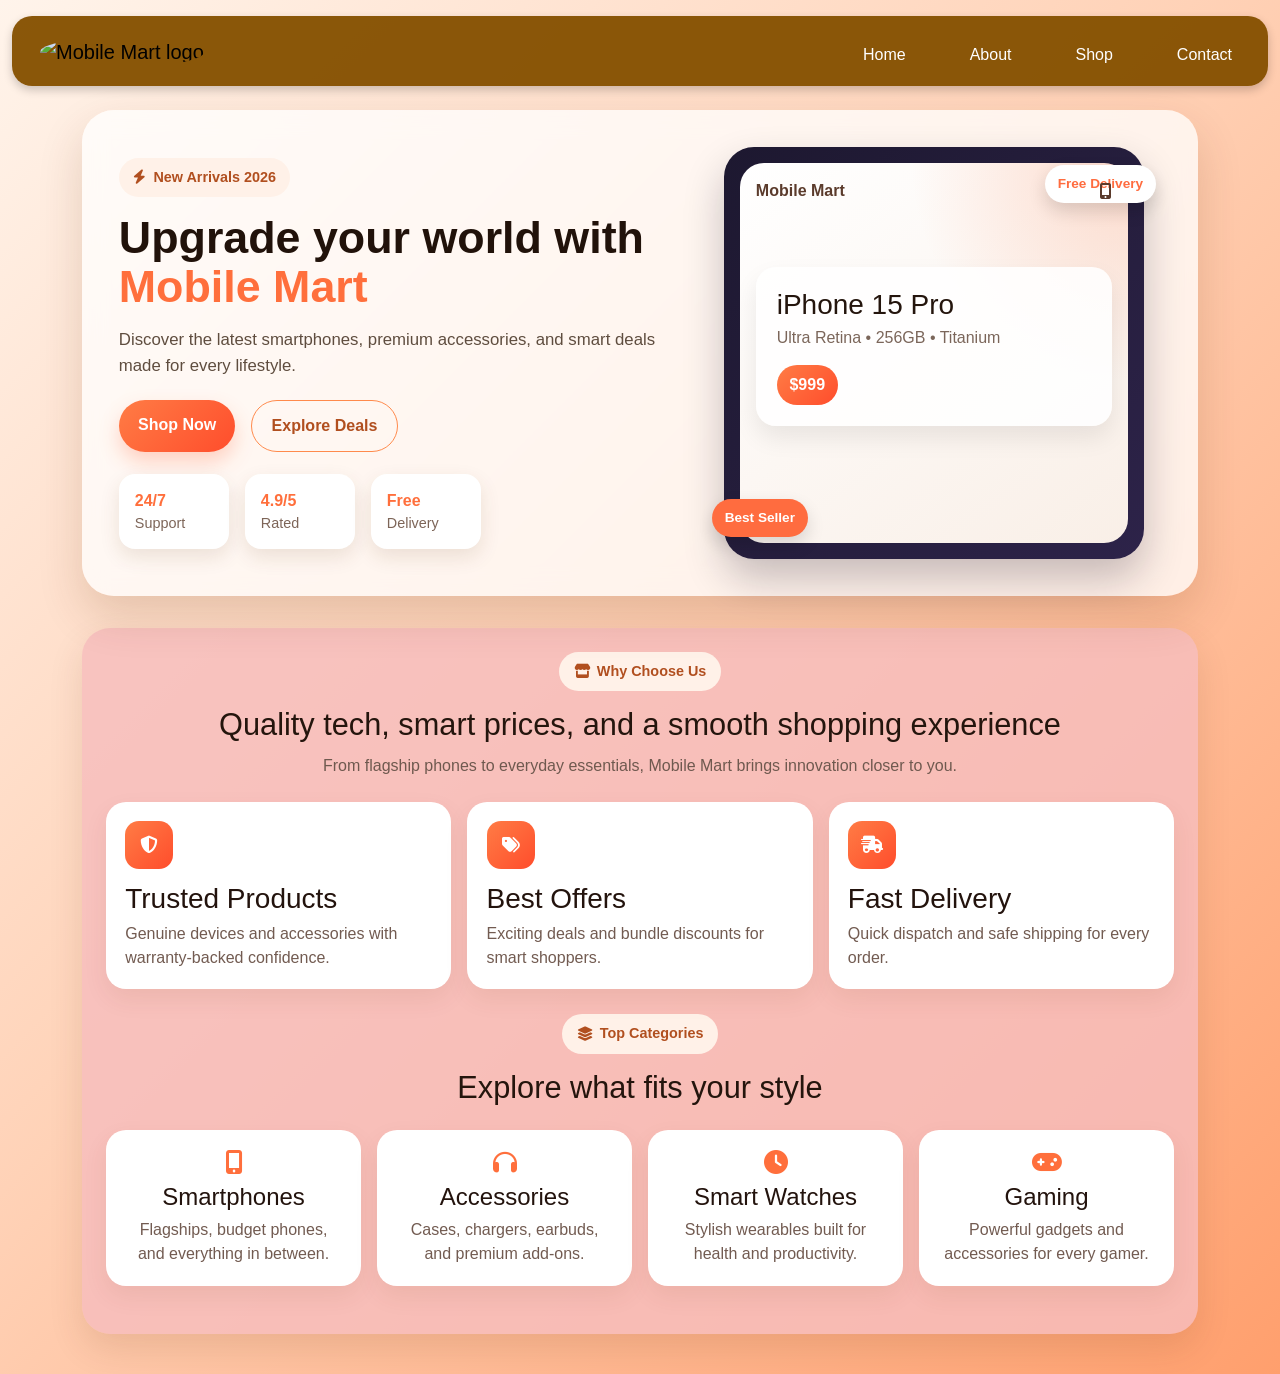
==== Mobile Mart/index.html @ 7d29f7bd "mobilemart" ====
<!DOCTYPE html>
<html lang="en">

<head>
    <meta charset="UTF-8">
    <meta name="viewport" content="width=device-width, initial-scale=1.0">
    <title>Elite-Furniture</title>
    <link rel="icon"
        href="https://encrypted-tbn0.gstatic.com/images?q=tbn:ANd9GcTpWxde3kkoS14Zn7bERnsg-HDX9pimuZ-XIR73BY_NqA&s=10"
        type="image/x-icon">
    <link href="https://cdn.jsdelivr.net/npm/bootstrap@5.3.8/dist/css/bootstrap.min.css" rel="stylesheet"
        integrity="sha384-sRIl4kxILFvY47J16cr9ZwB07vP4J8+LH7qKQnuqkuIAvNWLzeN8tE5YBujZqJLB" crossorigin="anonymous">
    <link rel="stylesheet" href="https://cdnjs.cloudflare.com/ajax/libs/animate.css/4.1.1/animate.min.css" />
    <link rel="stylesheet" href="https://cdnjs.cloudflare.com/ajax/libs/font-awesome/6.5.1/css/all.min.css">
    <link rel="stylesheet" href="https://cdnjs.cloudflare.com/ajax/libs/animate.css/4.1.1/animate.min.css" />
    <link rel="stylesheet" href="https://cdn.jsdelivr.net/npm/bootstrap-icons@1.11.3/font/bootstrap-icons.min.css">
    <link rel="stylesheet" href="style.css">
</head>

<body>
    <div class="container-fluid">
        <nav class="navbar navbar-expand-lg navUl navnav mt-3">
            <div class="container-fluid">
                <a class="navbar-brand" href="#">
                    <img src="https://encrypted-tbn0.gstatic.com/images?q=tbn:ANd9GcQvdeNZsaSQ9Gd2bCmT0DjNJEwc0YEjl1L0Ge3cE34whQ&s=10"
                        class="logo-1" alt="Mobile Mart logo">
                </a>
                <button class="navbar-toggler" type="button" data-bs-toggle="collapse"
                    data-bs-target="#navbarSupportedContent" aria-controls="navbarSupportedContent"
                    aria-expanded="false" aria-label="Toggle navigation">
                    <span class="navbar-toggler-icon"></span>
                </button>
                <div class="collapse navbar-collapse mt-2" id="navbarSupportedContent">
                    <ul class="navbar-nav navlist ms-auto mb-lg-0 gap-5">
                        <li class="nav-item">
                            <a class="nav-link blog" href="index.html">Home</a>
                        </li>
                        <li class="nav-item">
                            <a class="nav-link" href="about.html">About</a>
                        </li>
                        <li class="nav-item">
                            <a class="nav-link" href="shop.html">Shop</a>
                        </li>
                        <li class="nav-item">
                            <a class="nav-link" href="contact.html">Contact</a>
                        </li>
                    </ul>
                </div>
            </div>
        </nav>
        <div class="container">
            <main class="hero-section">
                <div class="hero-content animate__animated animate__fadeInLeft">
                    <span class="hero-badge"><i class="fa-solid fa-bolt"></i> New Arrivals 2026</span>
                    <h1>Upgrade your world with <span>Mobile Mart</span></h1>
                    <p>Discover the latest smartphones, premium accessories, and smart deals made for every lifestyle.
                    </p>

                    <div class="hero-actions">
                        <a href="#" class="btn btn-primary">Shop Now</a>
                        <a href="#" class="btn btn-outline">Explore Deals</a>
                    </div>

                    <div class="hero-stats">
                        <div class="stat-card">
                            <strong>24/7</strong>
                            <span>Support</span>
                        </div>
                        <div class="stat-card">
                            <strong>4.9/5</strong>
                            <span>Rated</span>
                        </div>
                        <div class="stat-card">
                            <strong>Free</strong>
                            <span>Delivery</span>
                        </div>
                    </div>
                </div>

                <div class="hero-visual animate__animated animate__fadeInRight">
                    <div class="phone-card">
                        <div class="phone-screen">
                            <div class="screen-glow"></div>
                            <div class="phone-top">
                                <span>Mobile Mart</span>
                                <i class="fa-solid fa-mobile-screen-button"></i>
                            </div>
                            <div class="phone-body">
                                <h3>iPhone 15 Pro</h3>
                                <p>Ultra Retina • 256GB • Titanium</p>
                                <div class="price-tag">$999</div>
                            </div>
                        </div>
                        <div class="floating-badge">Free Delivery</div>
                        <div class="floating-chip">Best Seller</div>
                    </div>
                </div>
            </main>

            <section class="about-section">
                <div class="section-heading">
                    <span class="hero-badge"><i class="fa-solid fa-store"></i> Why Choose Us</span>
                    <h2>Quality tech, smart prices, and a smooth shopping experience</h2>
                    <p>From flagship phones to everyday essentials, Mobile Mart brings innovation closer to you.</p>
                </div>

                <div class="about-grid">
                    <div class="about-card">
                        <div class="icon-wrap"><i class="fa-solid fa-shield-halved"></i></div>
                        <h3>Trusted Products</h3>
                        <p>Genuine devices and accessories with warranty-backed confidence.</p>
                    </div>
                    <div class="about-card">
                        <div class="icon-wrap"><i class="fa-solid fa-tags"></i></div>
                        <h3>Best Offers</h3>
                        <p>Exciting deals and bundle discounts for smart shoppers.</p>
                    </div>
                    <div class="about-card">
                        <div class="icon-wrap"><i class="fa-solid fa-truck-fast"></i></div>
                        <h3>Fast Delivery</h3>
                        <p>Quick dispatch and safe shipping for every order.</p>
                    </div>
                </div>

                <div class="categories-section my-4">
                    <div class="section-heading">
                        <span class="hero-badge"><i class="fa-solid fa-layer-group"></i> Top Categories</span>
                        <h2>Explore what fits your style</h2>
                    </div>

                    <div class="category-grid">
                        <div class="category-card">
                            <i class="fa-solid fa-mobile-screen-button"></i>
                            <h4>Smartphones</h4>
                            <p>Flagships, budget phones, and everything in between.</p>
                        </div>
                        <div class="category-card">
                            <i class="fa-solid fa-headphones"></i>
                            <h4>Accessories</h4>
                            <p>Cases, chargers, earbuds, and premium add-ons.</p>
                        </div>
                        <div class="category-card">
                            <i class="fa-solid fa-clock"></i>
                            <h4>Smart Watches</h4>
                            <p>Stylish wearables built for health and productivity.</p>
                        </div>
                        <div class="category-card">
                            <i class="fa-solid fa-gamepad"></i>
                            <h4>Gaming</h4>
                            <p>Powerful gadgets and accessories for every gamer.</p>
                        </div>
                    </div>
                </div>
            </section>
        </div>
    </div>
</body>

</html>
---- Mobile Mart/style.css ----
* {
    margin: 0;
    padding: 0;
    box-sizing: border-box;
    font-family: 'Poppins', sans-serif;
}

html {
    scroll-behavior: smooth;
}

body {
    background: linear-gradient(135deg, #fff4eb 0%, #ffd2b7 45%, #ff9f6d 100%);
    color: #2f1d12;
    min-height: 100vh;
    margin: 0;
    overflow-x: hidden;
    font-family: Arial, Helvetica, sans-serif;
    padding-bottom: 40px;
}

.navbar {
    background: rgba(134, 81, 1, 0.96);
    border-radius: 20px;
    box-shadow: 0 4px 10px rgba(0, 0, 0, 0.2);
    position: sticky;
    top: 0;
    z-index: 999;
    padding: 0.7rem 1rem;
}

.nav-link {
    color: #ffffff;
    transition: color 0.3s ease, transform 0.3s ease;
}

.nav-link:hover {
    cursor: pointer;
    color: #ffe0c8;
    transform: translateY(-2px);
}

.logo-1 {
    width: 70px;
    height: 70px;
    border-radius: 50%;
}

.hero-section {
    display: grid;
    grid-template-columns: 1.1fr 0.9fr;
    gap: 2rem;
    align-items: center;
    padding: 2.3rem;
    margin-top: 1.5rem;
    background: rgba(255, 255, 255, 0.75);
    backdrop-filter: blur(12px);
    border-radius: 32px;
    box-shadow: 0 20px 45px rgba(92, 43, 7, 0.16);
}

.hero-content h1 {
    font-size: clamp(2rem, 3.5vw, 3.5rem);
    font-weight: 800;
    line-height: 1.1;
    margin-bottom: 1rem;
    color: #21120a;
}

.hero-content h1 span {
    color: #ff6f3c;
}

.hero-content p {
    font-size: 1.05rem;
    color: #5f4d3f;
    max-width: 560px;
    margin-bottom: 1.4rem;
}

.hero-badge {
    display: inline-flex;
    align-items: center;
    gap: 0.45rem;
    padding: 0.55rem 0.9rem;
    background: #fff1e8;
    color: #b14f1f;
    border-radius: 999px;
    font-weight: 600;
    font-size: 0.9rem;
    margin-bottom: 1rem;
}

.hero-actions {
    display: flex;
    gap: 1rem;
    flex-wrap: wrap;
    margin-bottom: 1.4rem;
}

.hero-actions .btn {
    padding: 0.8rem 1.2rem;
    border-radius: 999px;
    font-weight: 600;
    transition: transform 0.3s ease, box-shadow 0.3s ease, background 0.3s ease;
}

.hero-actions .btn:hover {
    transform: translateY(-3px);
}

.hero-actions .btn-primary {
    background: linear-gradient(135deg, #ff7c45, #ff4d2c);
    border: none;
    color: white;
    box-shadow: 0 10px 20px rgba(255, 93, 44, 0.25);
}

.hero-actions .btn-outline {
    border: 1px solid #ff8a4c;
    color: #b14f1f;
    background: transparent;
}

.hero-actions .btn-outline:hover {
    background: rgba(255, 138, 76, 0.15);
}

.hero-stats {
    display: flex;
    gap: 1rem;
    flex-wrap: wrap;
}

.stat-card {
    min-width: 110px;
    padding: 0.9rem 1rem;
    background: white;
    border-radius: 16px;
    box-shadow: 0 8px 20px rgba(97, 54, 15, 0.12);
    display: flex;
    flex-direction: column;
    transition: transform 0.3s ease, box-shadow 0.3s ease;
}

.stat-card:hover {
    transform: translateY(-3px);
    box-shadow: 0 10px 24px rgba(97, 54, 15, 0.2);
}

.stat-card strong {
    color: #ff6f3c;
    font-size: 1rem;
}

.stat-card span {
    color: #7d6558;
    font-size: 0.9rem;
}

.hero-visual {
    display: flex;
    justify-content: center;
}

.phone-card {
    position: relative;
    width: min(100%, 420px);
    background: linear-gradient(135deg, #1d1830, #2d2349);
    padding: 1rem;
    border-radius: 30px;
    box-shadow: 0 20px 40px rgba(19, 12, 33, 0.24);
    transition: transform 0.35s ease, box-shadow 0.35s ease;
}

.phone-card:hover {
    transform: translateY(-8px) rotate(-1deg);
    box-shadow: 0 25px 50px rgba(19, 12, 33, 0.3);
}

.phone-screen {
    position: relative;
    background: linear-gradient(145deg, #ffffff, #f9efe7);
    border-radius: 24px;
    padding: 1rem;
    min-height: 380px;
    overflow: hidden;
}

.screen-glow {
    position: absolute;
    inset: 0;
    background: radial-gradient(circle at top right, rgba(255, 121, 72, 0.24), transparent 40%);
}

.phone-top {
    position: relative;
    z-index: 1;
    display: flex;
    justify-content: space-between;
    align-items: center;
    color: #5b3b2c;
    font-weight: 700;
}

.phone-body {
    position: relative;
    z-index: 1;
    margin-top: 4rem;
    padding: 1.3rem;
    background: rgba(255, 255, 255, 0.88);
    border-radius: 20px;
    box-shadow: 0 12px 24px rgba(0, 0, 0, 0.08);
}

.phone-body h3 {
    color: #24150d;
    margin-bottom: 0.3rem;
}

.phone-body p {
    color: #7b665a;
    margin-bottom: 0.9rem;
}

.price-tag {
    display: inline-block;
    padding: 0.5rem 0.8rem;
    background: linear-gradient(135deg, #ff7c45, #ff4d2c);
    color: white;
    border-radius: 999px;
    font-weight: 700;
}

.floating-badge,
.floating-chip {
    position: absolute;
    padding: 0.55rem 0.8rem;
    border-radius: 999px;
    font-size: 0.85rem;
    font-weight: 700;
    box-shadow: 0 8px 18px rgba(0, 0, 0, 0.14);
}

.floating-badge {
    top: 18px;
    right: -12px;
    background: white;
    color: #ff6c3f;
    animation: float 2.4s ease-in-out infinite;
}

.floating-chip {
    bottom: 22px;
    left: -12px;
    background: #ff6c3f;
    color: white;
}

@keyframes float {
    0%, 100% {
        transform: translateY(0);
    }
    50% {
        transform: translateY(-6px);
    }
}

.about-section {
    margin-top: 2rem;
    padding: 1.5rem;
    background: rgba(247, 190, 190, 0.82);
    border-radius: 28px;
    box-shadow: 0 15px 35px rgba(92, 43, 7, 0.12);
}

.section-heading {
    text-align: center;
    margin-bottom: 1.5rem;
}

.section-heading h2 {
    font-size: clamp(1.5rem, 2.4vw, 2rem);
    color: #24150d;
    margin-bottom: 0.6rem;
}

.section-heading p {
    color: #6f594f;
    max-width: 700px;
    margin: 0 auto;
}

.about-grid {
    display: grid;
    grid-template-columns: repeat(3, 1fr);
    gap: 1rem;
    margin-bottom: 1.6rem;
}

.about-card,
.category-card {
    background: white;
    border-radius: 20px;
    padding: 1.2rem;
    box-shadow: 0 10px 24px rgba(97, 54, 15, 0.08);
    transition: transform 0.3s ease, box-shadow 0.3s ease;
    animation: fadeUp 0.8s ease both;
}

.about-card:hover,
.category-card:hover {
    transform: translateY(-8px);
    box-shadow: 0 16px 28px rgba(97, 54, 15, 0.16);
}

.icon-wrap {
    width: 48px;
    height: 48px;
    border-radius: 14px;
    display: grid;
    place-items: center;
    background: linear-gradient(135deg, #ff7c45, #ff4d2c);
    color: white;
    margin-bottom: 0.8rem;
    font-size: 1.1rem;
}

.about-card h3,
.category-card h4 {
    color: #23130d;
    margin-bottom: 0.4rem;
}

.about-card p,
.category-card p {
    color: #725b51;
    margin-bottom: 0;
}

.category-grid {
    display: grid;
    grid-template-columns: repeat(4, 1fr);
    gap: 1rem;
}

.category-card {
    text-align: center;
}

.category-card i {
    font-size: 1.5rem;
    color: #ff6f3c;
    margin-bottom: 0.6rem;
}

@keyframes fadeUp {
    from {
        opacity: 0;
        transform: translateY(20px);
    }
    to {
        opacity: 1;
        transform: translateY(0);
    }
}

@media (max-width: 992px) {
    .hero-section {
        grid-template-columns: 1fr;
        padding: 1.4rem;
    }

    .hero-content {
        text-align: center;
    }

    .hero-actions {
        justify-content: center;
    }

    .hero-stats {
        justify-content: center;
    }

    .about-grid {
        grid-template-columns: 1fr;
    }

    .category-grid {
        grid-template-columns: repeat(2, 1fr);
    }
}

@media (max-width: 576px) {
    .container-fluid {
        padding: 0 12px 20px;
    }

    .hero-section {
        padding: 1rem;
        border-radius: 20px;
    }

    .hero-actions {
        flex-direction: column;
    }

    .hero-actions .btn {
        width: 100%;
    }

    .phone-screen {
        min-height: 300px;
    }

    .about-section {
        padding: 1rem;
        border-radius: 20px;
    }

    .category-grid {
        grid-template-columns: 1fr;
    }
}
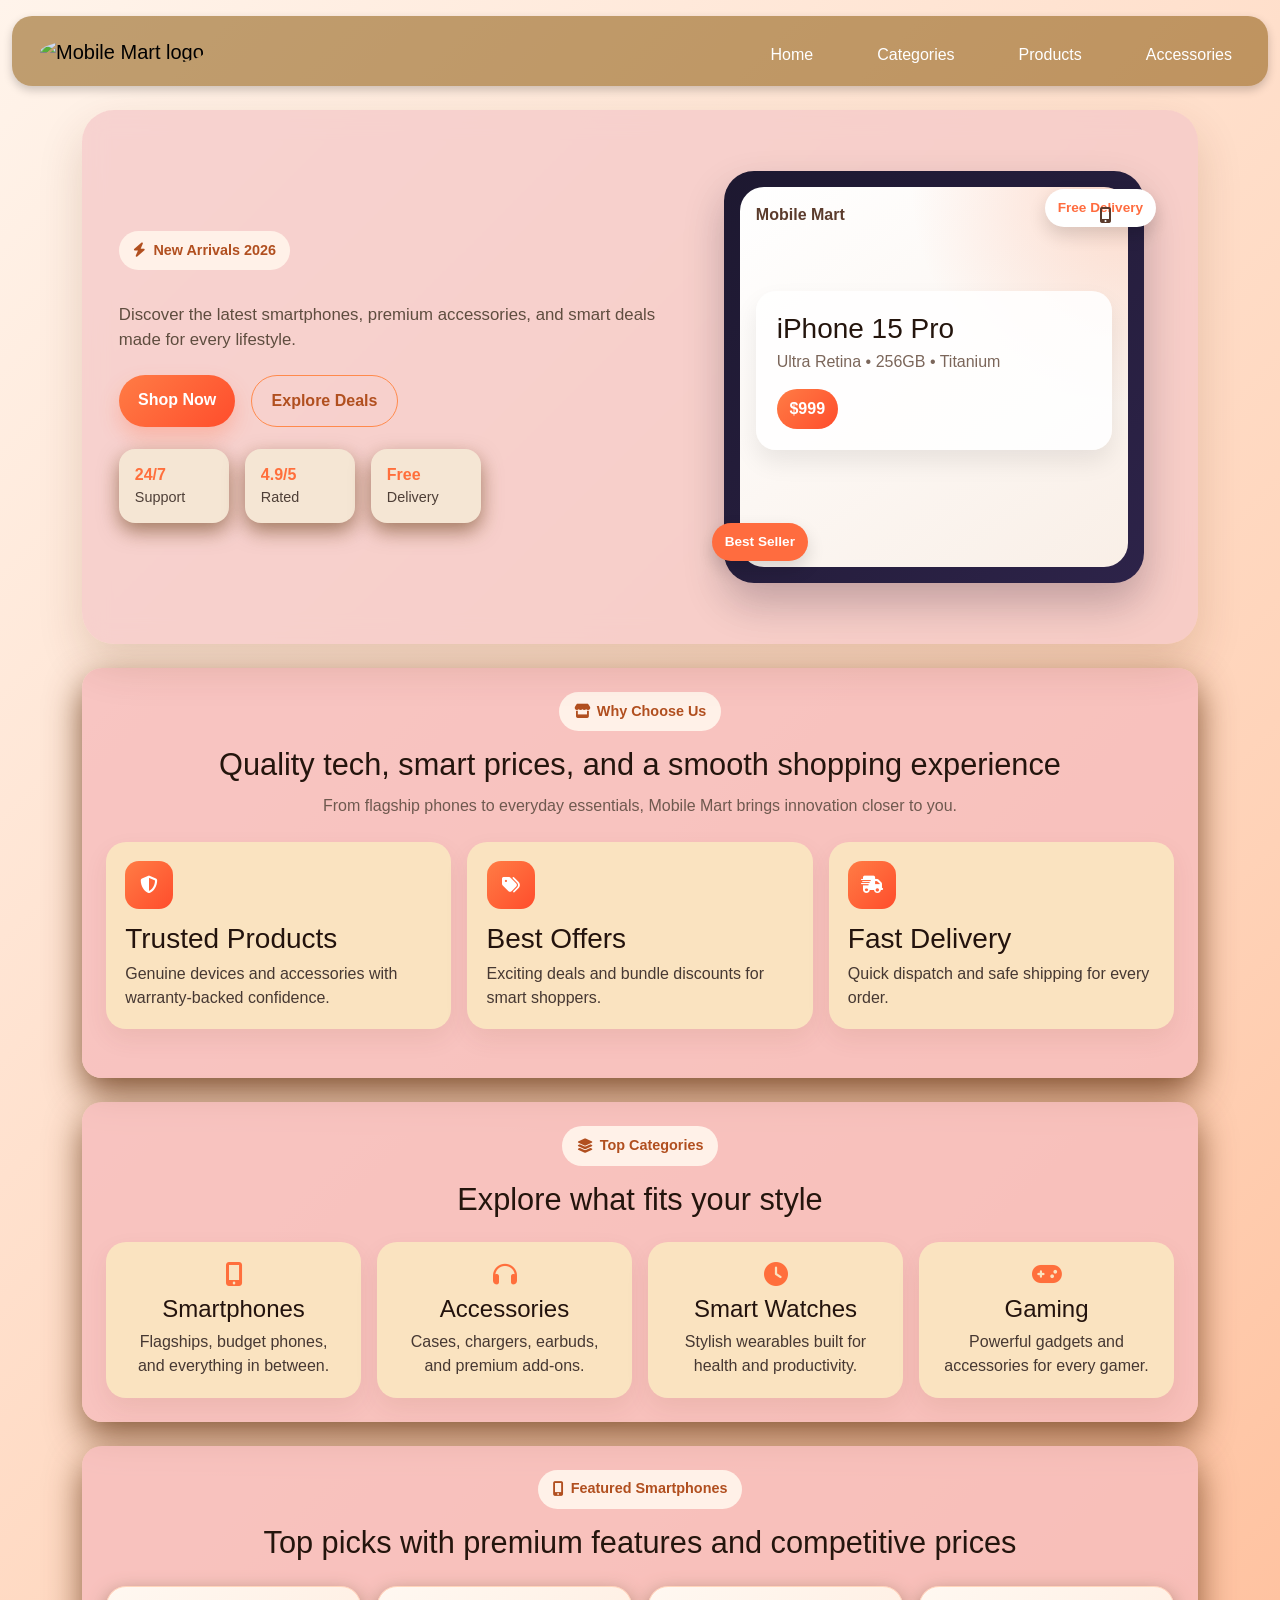
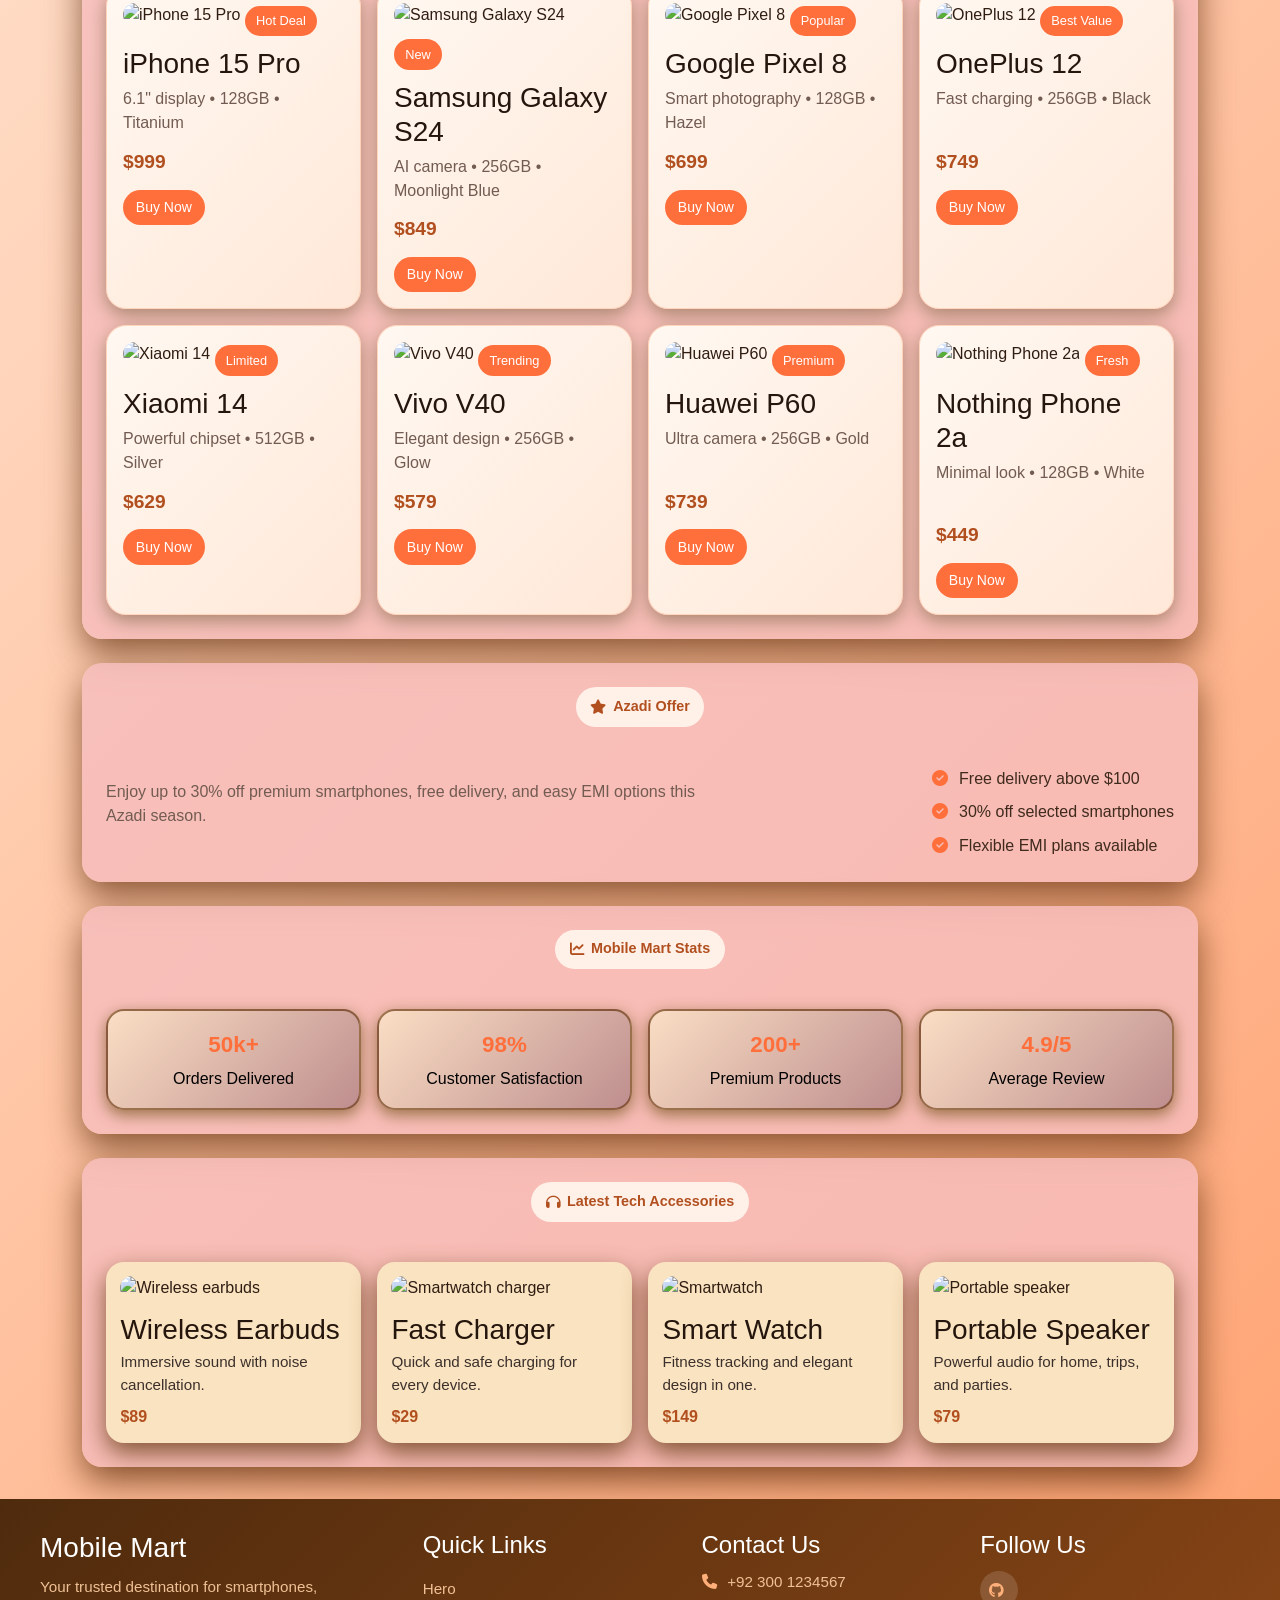
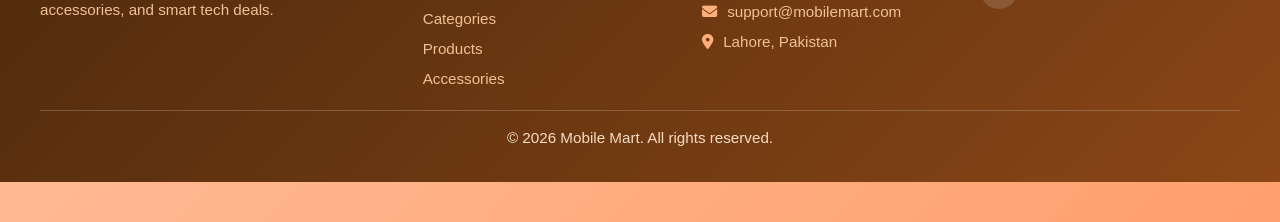
==== commit 2e11694e: "Royal-Perfumes" ====
--- a/Mobile Mart/index.html
+++ b/Mobile Mart/index.html
@@ -4,9 +4,9 @@
 <head>
     <meta charset="UTF-8">
     <meta name="viewport" content="width=device-width, initial-scale=1.0">
-    <title>Elite-Furniture</title>
+    <title>Mobile-Mart</title>
     <link rel="icon"
-        href="https://encrypted-tbn0.gstatic.com/images?q=tbn:ANd9GcTpWxde3kkoS14Zn7bERnsg-HDX9pimuZ-XIR73BY_NqA&s=10"
+        href="https://encrypted-tbn0.gstatic.com/images?q=tbn:ANd9GcTZSttBR1ZbzLe-7B45pt_d1nPRxTcn4qmpkWETnr9Ltw&s=10"
         type="image/x-icon">
     <link href="https://cdn.jsdelivr.net/npm/bootstrap@5.3.8/dist/css/bootstrap.min.css" rel="stylesheet"
         integrity="sha384-sRIl4kxILFvY47J16cr9ZwB07vP4J8+LH7qKQnuqkuIAvNWLzeN8tE5YBujZqJLB" crossorigin="anonymous">
@@ -22,7 +22,7 @@
         <nav class="navbar navbar-expand-lg navUl navnav mt-3">
             <div class="container-fluid">
                 <a class="navbar-brand" href="#">
-                    <img src="https://encrypted-tbn0.gstatic.com/images?q=tbn:ANd9GcQvdeNZsaSQ9Gd2bCmT0DjNJEwc0YEjl1L0Ge3cE34whQ&s=10"
+                    <img src="https://encrypted-tbn0.gstatic.com/images?q=tbn:ANd9GcQIalU4URqAVkGQFol9O1RaE1U62S3kSME5agwMzXhBhg&s=10"
                         class="logo-1" alt="Mobile Mart logo">
                 </a>
                 <button class="navbar-toggler" type="button" data-bs-toggle="collapse"
@@ -33,127 +33,330 @@
                 <div class="collapse navbar-collapse mt-2" id="navbarSupportedContent">
                     <ul class="navbar-nav navlist ms-auto mb-lg-0 gap-5">
                         <li class="nav-item">
-                            <a class="nav-link blog" href="index.html">Home</a>
+                            <a class="nav-link blog" href="#hero">Home</a>
                         </li>
                         <li class="nav-item">
-                            <a class="nav-link" href="about.html">About</a>
+                            <a class="nav-link" href="#categories">Categories</a>
                         </li>
                         <li class="nav-item">
-                            <a class="nav-link" href="shop.html">Shop</a>
+                            <a class="nav-link" href="#products">Products</a>
                         </li>
                         <li class="nav-item">
-                            <a class="nav-link" href="contact.html">Contact</a>
+                            <a class="nav-link" href="#accessories">Accessories</a>
                         </li>
                     </ul>
                 </div>
             </div>
         </nav>
-        <div class="container">
-            <main class="hero-section">
-                <div class="hero-content animate__animated animate__fadeInLeft">
-                    <span class="hero-badge"><i class="fa-solid fa-bolt"></i> New Arrivals 2026</span>
-                    <h1>Upgrade your world with <span>Mobile Mart</span></h1>
-                    <p>Discover the latest smartphones, premium accessories, and smart deals made for every lifestyle.
-                    </p>
-
-                    <div class="hero-actions">
-                        <a href="#" class="btn btn-primary">Shop Now</a>
-                        <a href="#" class="btn btn-outline">Explore Deals</a>
+    </div>
+    <div class="container">
+        <main class="hero-section my-4" id="hero">
+            <div class="hero-content animate__animated animate__fadeInLeft">
+                <span class="hero-badge"><i class="fa-solid fa-bolt"></i> New Arrivals 2026</span>
+                <h1 id="text"></h1>
+                <p>Discover the latest smartphones, premium accessories, and smart deals made for every lifestyle.
+                </p>
+
+                <div class="hero-actions">
+                    <a href="#" class="btn btn-primary">Shop Now</a>
+                    <a href="#" class="btn btn-outline">Explore Deals</a>
+                </div>
+
+                <div class="hero-stats">
+                    <div class="stat-card">
+                        <strong>24/7</strong>
+                        <span>Support</span>
                     </div>
-
-                    <div class="hero-stats">
-                        <div class="stat-card">
-                            <strong>24/7</strong>
-                            <span>Support</span>
+                    <div class="stat-card">
+                        <strong>4.9/5</strong>
+                        <span>Rated</span>
+                    </div>
+                    <div class="stat-card">
+                        <strong>Free</strong>
+                        <span>Delivery</span>
+                    </div>
+                </div>
+            </div>
+
+            <div class="hero-visual animate__animated animate__fadeInRight my-4">
+                <div class="phone-card">
+                    <div class="phone-screen">
+                        <div class="screen-glow"></div>
+                        <div class="phone-top">
+                            <span>Mobile Mart</span>
+                            <i class="fa-solid fa-mobile-screen-button"></i>
                         </div>
-                        <div class="stat-card">
-                            <strong>4.9/5</strong>
-                            <span>Rated</span>
-                        </div>
-                        <div class="stat-card">
-                            <strong>Free</strong>
-                            <span>Delivery</span>
+                        <div class="phone-body">
+                            <h3>iPhone 15 Pro</h3>
+                            <p>Ultra Retina • 256GB • Titanium</p>
+                            <div class="price-tag">$999</div>
                         </div>
                     </div>
-                </div>
-
-                <div class="hero-visual animate__animated animate__fadeInRight">
-                    <div class="phone-card">
-                        <div class="phone-screen">
-                            <div class="screen-glow"></div>
-                            <div class="phone-top">
-                                <span>Mobile Mart</span>
-                                <i class="fa-solid fa-mobile-screen-button"></i>
-                            </div>
-                            <div class="phone-body">
-                                <h3>iPhone 15 Pro</h3>
-                                <p>Ultra Retina • 256GB • Titanium</p>
-                                <div class="price-tag">$999</div>
-                            </div>
-                        </div>
-                        <div class="floating-badge">Free Delivery</div>
-                        <div class="floating-chip">Best Seller</div>
-                    </div>
-                </div>
-            </main>
-
-            <section class="about-section">
-                <div class="section-heading">
-                    <span class="hero-badge"><i class="fa-solid fa-store"></i> Why Choose Us</span>
-                    <h2>Quality tech, smart prices, and a smooth shopping experience</h2>
-                    <p>From flagship phones to everyday essentials, Mobile Mart brings innovation closer to you.</p>
-                </div>
-
-                <div class="about-grid">
-                    <div class="about-card">
-                        <div class="icon-wrap"><i class="fa-solid fa-shield-halved"></i></div>
-                        <h3>Trusted Products</h3>
-                        <p>Genuine devices and accessories with warranty-backed confidence.</p>
-                    </div>
-                    <div class="about-card">
-                        <div class="icon-wrap"><i class="fa-solid fa-tags"></i></div>
-                        <h3>Best Offers</h3>
-                        <p>Exciting deals and bundle discounts for smart shoppers.</p>
-                    </div>
-                    <div class="about-card">
-                        <div class="icon-wrap"><i class="fa-solid fa-truck-fast"></i></div>
-                        <h3>Fast Delivery</h3>
-                        <p>Quick dispatch and safe shipping for every order.</p>
-                    </div>
-                </div>
-
-                <div class="categories-section my-4">
-                    <div class="section-heading">
-                        <span class="hero-badge"><i class="fa-solid fa-layer-group"></i> Top Categories</span>
-                        <h2>Explore what fits your style</h2>
-                    </div>
-
-                    <div class="category-grid">
-                        <div class="category-card">
-                            <i class="fa-solid fa-mobile-screen-button"></i>
-                            <h4>Smartphones</h4>
-                            <p>Flagships, budget phones, and everything in between.</p>
-                        </div>
-                        <div class="category-card">
-                            <i class="fa-solid fa-headphones"></i>
-                            <h4>Accessories</h4>
-                            <p>Cases, chargers, earbuds, and premium add-ons.</p>
-                        </div>
-                        <div class="category-card">
-                            <i class="fa-solid fa-clock"></i>
-                            <h4>Smart Watches</h4>
-                            <p>Stylish wearables built for health and productivity.</p>
-                        </div>
-                        <div class="category-card">
-                            <i class="fa-solid fa-gamepad"></i>
-                            <h4>Gaming</h4>
-                            <p>Powerful gadgets and accessories for every gamer.</p>
-                        </div>
-                    </div>
-                </div>
-            </section>
+                    <div class="floating-badge">Free Delivery</div>
+                    <div class="floating-chip">Best Seller</div>
+                </div>
+            </div>
+        </main>
+
+        <section class="about-section my-4">
+            <div class="section-heading">
+                <span class="hero-badge"><i class="fa-solid fa-store"></i> Why Choose Us</span>
+                <h2>Quality tech, smart prices, and a smooth shopping experience</h2>
+                <p>From flagship phones to everyday essentials, Mobile Mart brings innovation closer to you.</p>
+            </div>
+
+            <div class="about-grid">
+                <div class="about-card">
+                    <div class="icon-wrap"><i class="fa-solid fa-shield-halved"></i></div>
+                    <h3>Trusted Products</h3>
+                    <p>Genuine devices and accessories with warranty-backed confidence.</p>
+                </div>
+                <div class="about-card">
+                    <div class="icon-wrap"><i class="fa-solid fa-tags"></i></div>
+                    <h3>Best Offers</h3>
+                    <p>Exciting deals and bundle discounts for smart shoppers.</p>
+                </div>
+                <div class="about-card">
+                    <div class="icon-wrap"><i class="fa-solid fa-truck-fast"></i></div>
+                    <h3>Fast Delivery</h3>
+                    <p>Quick dispatch and safe shipping for every order.</p>
+                </div>
+            </div>
+        </section>
+        <div class="categories-section my-4" id="categories">
+            <div class="section-heading">
+                <span class="hero-badge"><i class="fa-solid fa-layer-group"></i> Top Categories</span>
+                <h2>Explore what fits your style</h2>
+            </div>
+
+            <div class="category-grid">
+                <div class="category-card">
+                    <i class="fa-solid fa-mobile-screen-button"></i>
+                    <h4>Smartphones</h4>
+                    <p>Flagships, budget phones, and everything in between.</p>
+                </div>
+                <div class="category-card">
+                    <i class="fa-solid fa-headphones"></i>
+                    <h4>Accessories</h4>
+                    <p>Cases, chargers, earbuds, and premium add-ons.</p>
+                </div>
+                <div class="category-card">
+                    <i class="fa-solid fa-clock"></i>
+                    <h4>Smart Watches</h4>
+                    <p>Stylish wearables built for health and productivity.</p>
+                </div>
+                <div class="category-card">
+                    <i class="fa-solid fa-gamepad"></i>
+                    <h4>Gaming</h4>
+                    <p>Powerful gadgets and accessories for every gamer.</p>
+                </div>
+            </div>
         </div>
+
+        <section class="products-section my-4" id="products">
+            <div class="section-heading">
+                <span class="hero-badge"><i class="fa-solid fa-mobile-screen-button"></i> Featured
+                    Smartphones</span>
+                <h2>Top picks with premium features and competitive prices</h2>
+            </div>
+
+            <div class="product-grid">
+                <div class="product-card">
+                    <img src="https://encrypted-tbn0.gstatic.com/images?q=tbn:ANd9GcSj7DLXgrU_Dr66oYUvVmExAWSYsWwM47Mgj37AJjDRqA&s=10"
+                        alt="iPhone 15 Pro">
+                    <span class="product-badge">Hot Deal</span>
+                    <h3>iPhone 15 Pro</h3>
+                    <p>6.1" display • 128GB • Titanium</p>
+                    <strong>$999</strong>
+                    <a href="#" class="btn btn-sm">Buy Now</a>
+                </div>
+                <div class="product-card">
+                    <img src="https://encrypted-tbn0.gstatic.com/images?q=tbn:ANd9GcTl86jQZtV42kpdDh9t3eMiSw-LSPdqfJDEkf-bicNInw&s=10"
+                        alt="Samsung Galaxy S24">
+                    <span class="product-badge">New</span>
+                    <h3>Samsung Galaxy S24</h3>
+                    <p>AI camera • 256GB • Moonlight Blue</p>
+                    <strong>$849</strong>
+                    <a href="#" class="btn btn-sm">Buy Now</a>
+                </div>
+                <div class="product-card">
+                    <img src="https://encrypted-tbn0.gstatic.com/images?q=tbn:ANd9GcRcs9Rc91bvs7P3xAdCRyZ2tIkCg70hycpWeFsT_GWKyQ&s=10"
+                        alt="Google Pixel 8">
+                    <span class="product-badge">Popular</span>
+                    <h3>Google Pixel 8</h3>
+                    <p>Smart photography • 128GB • Hazel</p>
+                    <strong>$699</strong>
+                    <a href="#" class="btn btn-sm">Buy Now</a>
+                </div>
+                <div class="product-card">
+                    <img src="https://encrypted-tbn0.gstatic.com/images?q=tbn:ANd9GcS-X8bdrhPc9a9U-EG76qM-kAG9yC1CRjF7kUiDARvsNg&s"
+                        alt="OnePlus 12">
+                    <span class="product-badge">Best Value</span>
+                    <h3>OnePlus 12</h3>
+                    <p>Fast charging • 256GB • Black</p>
+                    <strong>$749</strong>
+                    <a href="#" class="btn btn-sm">Buy Now</a>
+                </div>
+                <div class="product-card">
+                    <img src="https://encrypted-tbn0.gstatic.com/images?q=tbn:ANd9GcTXRzsiDYlKSDtDBJAP86srP71UIE2d1GJJZiGik3X44g&s=10"
+                        alt="Xiaomi 14">
+                    <span class="product-badge">Limited</span>
+                    <h3>Xiaomi 14</h3>
+                    <p>Powerful chipset • 512GB • Silver</p>
+                    <strong>$629</strong>
+                    <a href="#" class="btn btn-sm">Buy Now</a>
+                </div>
+                <div class="product-card">
+                    <img src="https://encrypted-tbn0.gstatic.com/images?q=tbn:ANd9GcRBF7lLGdpZDXq7_WQTn74pwVZkf7-qwAtEgziTvWVsgA&s=10"
+                        alt="Vivo V40">
+                    <span class="product-badge">Trending</span>
+                    <h3>Vivo V40</h3>
+                    <p>Elegant design • 256GB • Glow</p>
+                    <strong>$579</strong>
+                    <a href="#" class="btn btn-sm">Buy Now</a>
+                </div>
+                <div class="product-card">
+                    <img src="https://encrypted-tbn0.gstatic.com/images?q=tbn:ANd9GcSMpSoMnLvH1qRNg3avP1pAl3Ms_0sUe_RFT6eJRwydBA&s=10"
+                        alt="Huawei P60">
+                    <span class="product-badge">Premium</span>
+                    <h3>Huawei P60</h3>
+                    <p>Ultra camera • 256GB • Gold</p>
+                    <strong>$739</strong>
+                    <a href="#" class="btn btn-sm">Buy Now</a>
+                </div>
+                <div class="product-card">
+                    <img src="https://encrypted-tbn0.gstatic.com/images?q=tbn:ANd9GcRWbKIZ8My4tN8OXOziRwHT893fmfXE9i-BuEsIuv1nhg&s=10"
+                        alt="Nothing Phone 2a">
+                    <span class="product-badge">Fresh</span>
+                    <h3>Nothing Phone 2a</h3>
+                    <p>Minimal look • 128GB • White</p>
+                    <strong>$449</strong>
+                    <a href="#" class="btn btn-sm">Buy Now</a>
+                </div>
+            </div>
+        </section>
+
+        <section class="offer-section my-4">
+            <div class="section-heading">
+                <span class="hero-badge"><i class="fa-solid fa-star"></i> Azadi Offer</span>
+                <h2 id="simpleheading"></h2>
+            </div>
+            <div class="offer-card">
+                <div>
+                    <p>Enjoy up to 30% off premium smartphones, free delivery, and easy EMI options this Azadi
+                        season.</p>
+                </div>
+                <ul class="offer-list">
+                    <li><i class="fa-solid fa-circle-check"></i> Free delivery above $100</li>
+                    <li><i class="fa-solid fa-circle-check"></i> 30% off selected smartphones</li>
+                    <li><i class="fa-solid fa-circle-check"></i> Flexible EMI plans available</li>
+                </ul>
+            </div>
+        </section>
+
+        <section class="stats-section my-4">
+            <div class="section-heading">
+                <span class="hero-badge"><i class="fa-solid fa-chart-line"></i> Mobile Mart Stats</span>
+                <h2 id="simpleheadingg"></h2>
+            </div>
+            <div class="stats-grid">
+                <div class="stat-box">
+                    <strong>50k+</strong>
+                    <span>Orders Delivered</span>
+                </div>
+                <div class="stat-box">
+                    <strong>98%</strong>
+                    <span>Customer Satisfaction</span>
+                </div>
+                <div class="stat-box">
+                    <strong>200+</strong>
+                    <span>Premium Products</span>
+                </div>
+                <div class="stat-box">
+                    <strong>4.9/5</strong>
+                    <span>Average Review</span>
+                </div>
+            </div>
+        </section>
+
+        <section class="accessories-section my-4" id="accessories">
+            <div class="section-heading">
+                <span class="hero-badge"><i class="fa-solid fa-headphones"></i> Latest Tech Accessories</span>
+                <h2 id="simpleheadinggs"></h2>
+            </div>
+            <div class="accessories-grid">
+                <div class="accessory-card">
+                    <img src="https://encrypted-tbn0.gstatic.com/images?q=tbn:ANd9GcRwljs3QA_o2BDP7BUgoPxXkLhd3kIUVcpfXjgXRD7VoA&s=10"
+                        alt="Wireless earbuds">
+                    <h3>Wireless Earbuds</h3>
+                    <p>Immersive sound with noise cancellation.</p>
+                    <strong>$89</strong>
+                </div>
+                <div class="accessory-card">
+                    <img src="https://encrypted-tbn0.gstatic.com/images?q=tbn:ANd9GcT4AszmnLTVbVPzLUIAuxZNritFXZw2XYGvg290WH4udA&s=10"
+                        alt="Smartwatch charger">
+                    <h3>Fast Charger</h3>
+                    <p>Quick and safe charging for every device.</p>
+                    <strong>$29</strong>
+                </div>
+                <div class="accessory-card">
+                    <img src="https://encrypted-tbn0.gstatic.com/images?q=tbn:ANd9GcRqU2ThcMARGoBm93cOoNmc5FpcRml0733Q9h6IByBa2A&s=10"
+                        alt="Smartwatch">
+                    <h3>Smart Watch</h3>
+                    <p>Fitness tracking and elegant design in one.</p>
+                    <strong>$149</strong>
+                </div>
+                <div class="accessory-card">
+                    <img src="https://encrypted-tbn0.gstatic.com/images?q=tbn:ANd9GcTRuaNY_LKZVcbdm1vLopbaFZwaievnHMr9_cx1NKhAuw&s=10"
+                        alt="Portable speaker">
+                    <h3>Portable Speaker</h3>
+                    <p>Powerful audio for home, trips, and parties.</p>
+                    <strong>$79</strong>
+                </div>
+            </div>
+        </section>
     </div>
+
+    <footer class="site-footer">
+        <div class="footer-container">
+            <div class="footer-brand">
+                <h3>Mobile Mart</h3>
+                <p>Your trusted destination for smartphones, accessories, and smart tech deals.</p>
+            </div>
+            <div class="footer-links">
+                <h4>Quick Links</h4>
+                <a href="#hero">Hero</a>
+                <a href="#categories">Categories</a>
+                <a href="#products">Products</a>
+                <a href="#accessories">Accessories</a>
+            </div>
+            <div class="footer-contact">
+                <h4>Contact Us</h4>
+                <p><i class="fa-solid fa-phone"></i> +92 300 1234567</p>
+                <p><i class="fa-solid fa-envelope"></i> support@mobilemart.com</p>
+                <p><i class="fa-solid fa-location-dot"></i> Lahore, Pakistan</p>
+            </div>
+            <div class="footer-social">
+                <h4>Follow Us</h4>
+                <div class="social-icons">
+                    <a href="https://github.com/UfaqFatima786" target="_blank">
+                        <i class="fa-brands fa-github"></i>
+                    </a>
+                </div>
+            </div>
+        </div>
+        <div class="footer-bottom">
+            <p>© 2026 Mobile Mart. All rights reserved.</p>
+        </div>
+    </footer>
+      <script src="https://cdn.jsdelivr.net/npm/bootstrap@5.3.8/dist/js/bootstrap.bundle.min.js"
+        integrity="sha384-ENjdO4Dr2bkBIFxQpeoTz1HIcje39Wm4jDKdf19U8gI4ddQ3GYNS7NTKfAdVQSZe"
+        crossorigin="anonymous"></script>
+            <script src="https://cdn.jsdelivr.net/npm/bootstrap@5.3.2/dist/js/bootstrap.bundle.min.js"></script>
+    <script src="https://kit.fontawesome.com/your-kit-code.js" crossorigin="anonymous"></script>
+    <script src="https://cdn.jsdelivr.net/npm/gsap@3.15/dist/gsap.min.js"></script>
+    <script src="https://cdn.jsdelivr.net/npm/gsap@3.15/dist/TextPlugin.min.js"></script>
+    <script src="app.js"></script>
 </body>
 
 </html>
--- a/Mobile Mart/style.css
+++ b/Mobile Mart/style.css
@@ -20,7 +20,7 @@
 }
 
 .navbar {
-    background: rgba(134, 81, 1, 0.96);
+    background: rgba(134, 81, 1, 0.527);
     border-radius: 20px;
     box-shadow: 0 4px 10px rgba(0, 0, 0, 0.2);
     position: sticky;
@@ -53,7 +53,7 @@
     align-items: center;
     padding: 2.3rem;
     margin-top: 1.5rem;
-    background: rgba(255, 255, 255, 0.75);
+    background: rgba(245, 201, 201, 0.75);
     backdrop-filter: blur(12px);
     border-radius: 32px;
     box-shadow: 0 20px 45px rgba(92, 43, 7, 0.16);
@@ -64,7 +64,7 @@
     font-weight: 800;
     line-height: 1.1;
     margin-bottom: 1rem;
-    color: #21120a;
+    color: #5f351e;
 }
 
 .hero-content h1 span {
@@ -106,6 +106,7 @@
 }
 
 .hero-actions .btn:hover {
+    cursor: pointer;
     transform: translateY(-3px);
 }
 
@@ -123,6 +124,7 @@
 }
 
 .hero-actions .btn-outline:hover {
+    cursor: pointer;
     background: rgba(255, 138, 76, 0.15);
 }
 
@@ -135,15 +137,16 @@
 .stat-card {
     min-width: 110px;
     padding: 0.9rem 1rem;
-    background: white;
+    background: rgb(245, 230, 212);
     border-radius: 16px;
-    box-shadow: 0 8px 20px rgba(97, 54, 15, 0.12);
+    box-shadow: 0 8px 20px rgba(97, 55, 15, 0.562);
     display: flex;
     flex-direction: column;
     transition: transform 0.3s ease, box-shadow 0.3s ease;
 }
 
 .stat-card:hover {
+    cursor: pointer;
     transform: translateY(-3px);
     box-shadow: 0 10px 24px rgba(97, 54, 15, 0.2);
 }
@@ -154,7 +157,7 @@
 }
 
 .stat-card span {
-    color: #7d6558;
+    color: #4e3f37;
     font-size: 0.9rem;
 }
 
@@ -174,8 +177,9 @@
 }
 
 .phone-card:hover {
+    cursor: pointer;
     transform: translateY(-8px) rotate(-1deg);
-    box-shadow: 0 25px 50px rgba(19, 12, 33, 0.3);
+    box-shadow: 0 25px 50px rgba(34, 17, 70, 0.623);
 }
 
 .phone-screen {
@@ -270,8 +274,8 @@
     margin-top: 2rem;
     padding: 1.5rem;
     background: rgba(247, 190, 190, 0.82);
-    border-radius: 28px;
-    box-shadow: 0 15px 35px rgba(92, 43, 7, 0.12);
+    border-radius: 20px;
+    box-shadow: 0 15px 35px rgba(92, 42, 7, 0.767);
 }
 
 .section-heading {
@@ -300,18 +304,22 @@
 
 .about-card,
 .category-card {
-    background: white;
+
+background: rgb(250, 227, 192);
+    border-radius: 18px;
+    padding: 0.9rem;
     border-radius: 20px;
     padding: 1.2rem;
     box-shadow: 0 10px 24px rgba(97, 54, 15, 0.08);
-    transition: transform 0.3s ease, box-shadow 0.3s ease;
+    transition: transform 0.9s ease, box-shadow 0.5s ease;
     animation: fadeUp 0.8s ease both;
 }
 
 .about-card:hover,
 .category-card:hover {
+    cursor: pointer;
     transform: translateY(-8px);
-    box-shadow: 0 16px 28px rgba(97, 54, 15, 0.16);
+    box-shadow: 0 16px 28px rgba(97, 55, 15, 0.678);
 }
 
 .icon-wrap {
@@ -334,10 +342,16 @@
 
 .about-card p,
 .category-card p {
-    color: #725b51;
+    color: #463832;
     margin-bottom: 0;
 }
-
+.categories-section{
+    margin-top: 2rem;
+    padding: 1.5rem;
+    background: rgba(247, 190, 190, 0.82);
+    border-radius: 20px;
+    box-shadow: 0 15px 35px rgba(92, 42, 7, 0.705);
+}
 .category-grid {
     display: grid;
     grid-template-columns: repeat(4, 1fr);
@@ -354,6 +368,335 @@
     margin-bottom: 0.6rem;
 }
 
+.products-section,
+.offer-section {
+   margin-top: 2rem;
+    padding: 1.5rem;
+    background: rgba(247, 190, 190, 0.82);
+    border-radius: 20px;
+    box-shadow: 0 15px 35px rgba(92, 42, 7, 0.705);
+}
+
+.product-grid {
+    display: grid;
+    grid-template-columns: repeat(4, 1fr);
+    gap: 1rem;
+}
+
+.product-card {
+    background: linear-gradient(135deg, #fff8f1, #ffe8d8);
+    border: 1px solid #ffd5bb;
+    border-radius: 20px;
+    padding: 1rem;
+    position: relative;
+    overflow: hidden;
+    transition: all 0.4s ease;
+    box-shadow: 0 6px 18px rgba(155, 124, 99, 0.856);
+    animation: floatingCard 2s ease-in-out infinite;
+}
+
+.product-card:hover {
+    cursor: pointer;
+    transform: translateY(-12px) scale(1.03);
+    box-shadow:
+        0 18px 35px rgba(83, 57, 1, 0.884);
+    border-color: #be8e8e;
+}
+
+@keyframes floatingCard {
+
+    0% {
+        transform: translateY(0);
+    }
+
+    50% {
+        transform: translateY(-5px);
+    }
+
+    100% {
+        transform: translateY(0);
+    }
+
+}
+
+.product-card img {
+    width: 100%;
+    transition: transform 0.5s ease;
+}
+
+.product-card:hover img {
+    cursor: pointer;
+    transform: scale(1.08);
+}
+
+.product-card h3,
+.product-card h4 {
+    transition: 0.3s ease;
+}
+
+.product-card:hover h3,
+.product-card:hover h4 {
+    cursor: pointer;
+    color: #5f3e3e;
+}
+
+.product-card .btn {
+    transition: all 0.3s ease;
+}
+
+.product-card:hover .btn {
+    cursor: pointer;
+    transform: translateY(-2px);
+    box-shadow: 0 6px 15px rgba(190, 142, 142, 0.3);
+}
+.product-card img {
+    width: 100%;
+    height: 300px;
+    object-fit: cover;
+    border-radius: 14px;
+    margin-bottom: 0.8rem;
+}
+
+.product-badge {
+    display: inline-block;
+    padding: 0.35rem 0.7rem;
+    border-radius: 999px;
+    background: #ff6f3c;
+    color: white;
+    font-size: 0.8rem;
+    margin-bottom: 0.7rem;
+}
+
+.product-card h3 {
+    color: #24150d;
+    margin-bottom: 0.4rem;
+}
+
+.product-card p {
+    color: #725b51;
+    margin-bottom: 0.8rem;
+    min-height: 48px;
+}
+
+.product-card strong {
+    display: block;
+    color: #b14f1f;
+    font-size: 1.2rem;
+    margin-bottom: 0.8rem;
+}
+
+.product-card .btn {
+    background: #ff6f3c;
+    color: white;
+    border: none;
+    border-radius: 999px;
+    padding: 0.45rem 0.8rem;
+}
+
+.offer-card {
+    display: flex;
+    justify-content: space-between;
+    align-items: center;
+    gap: 1rem;
+    flex-wrap: wrap;
+}
+
+.offer-card h2 {
+    color: #24150d;
+    margin-bottom: 0.5rem;
+}
+
+.offer-card p {
+    color: #725b51;
+    max-width: 600px;
+}
+
+.offer-list {
+    list-style: none;
+    padding: 0;
+    margin: 0;
+    display: grid;
+    gap: 0.6rem;
+    color: #3f2a1c;
+}
+
+.offer-list i {
+    color: #ff6f3c;
+    margin-right: 0.4rem;
+}
+
+.stats-section,
+.accessories-section {
+   margin-top: 2rem;
+    padding: 1.5rem;
+    background: rgba(247, 190, 190, 0.82);
+    border-radius: 20px;
+    box-shadow: 0 15px 35px rgba(92, 42, 7, 0.705);
+}
+
+.stats-grid {
+    display: grid;
+    grid-template-columns: repeat(4, 1fr);
+    gap: 1rem;
+}
+
+.stat-box {
+    background: linear-gradient(135deg, #fadec4, #be8e8e);
+    border-radius: 18px;
+    padding: 1.1rem;
+    text-align: center;
+    transition: all 0.4s ease;
+    box-shadow: 0 5px 15px rgba(95, 65, 1, 0.61);
+            border: 2px solid rgba(97, 44, 1, 0.596);
+}
+
+.stat-box:hover {
+    cursor: pointer;
+    transform: translateY(-10px) scale(1.03);
+    box-shadow: 0 15px 30px rgba(0, 0, 0, 0.644);
+        border: 1px solid rgba(97, 44, 1, 0.8);
+}
+
+.stat-box strong {
+    display: block;
+    color: #ff6f3c;
+    font-size: 1.4rem;
+    margin-bottom: 0.3rem;
+}
+
+.stat-box span {
+    color: #000000;
+}
+
+.accessories-grid {
+    display: grid;
+    grid-template-columns: repeat(4, 1fr);
+    gap: 1rem;
+}
+
+.accessory-card {
+    background: rgb(250, 227, 192);
+    border-radius: 18px;
+    padding: 0.9rem;
+    box-shadow: 0 10px 24px rgba(97, 55, 15, 0.774);
+    transition: all 0.4s ease;
+}
+.accessory-card:hover {
+    cursor: pointer;
+    transform: translateY(-10px) scale(1.03);
+    box-shadow: 0 18px 35px rgba(145, 70, 0, 0.616);
+    border: 1px solid #472702;
+}
+
+.accessory-card img {
+    width: 100%;
+    height: 250px;
+    object-fit: cover;
+    border-radius: 12px;
+    margin-bottom: 0.8rem;
+}
+
+.accessory-card h3 {
+    color: #24150d;
+    margin-bottom: 0.3rem;
+}
+
+.accessory-card p {
+    color: #3b302b;
+    margin-bottom: 0.5rem;
+    font-size: 0.95rem;
+}
+
+.accessory-card strong {
+    color: #b14f1f;
+}
+
+.site-footer {
+    margin-top: 2rem;
+    background: linear-gradient(135deg, #4f2b0d, #8a4616);
+    color: #fff;
+    padding: 2rem 1.2rem 1rem;
+}
+
+.footer-container {
+    max-width: 1200px;
+    margin: 0 auto;
+    display: grid;
+    grid-template-columns: 1.4fr 1fr 1fr 1fr;
+    gap: 1.2rem;
+}
+
+.footer-brand img {
+    width: 70px;
+    height: 70px;
+    border-radius: 50%;
+    margin-bottom: 0.8rem;
+}
+
+.footer-brand h3,
+.footer-links h4,
+.footer-contact h4,
+.footer-social h4 {
+    color: #fff;
+    margin-bottom: 0.7rem;
+}
+
+.footer-brand p,
+.footer-links a,
+.footer-contact p,
+.footer-social a {
+    color: #f0c196;
+    text-decoration: none;
+    font-size: 0.95rem;
+}
+
+.footer-links {
+    display: flex;
+    flex-direction: column;
+    gap: 0.45rem;
+}
+
+.footer-contact p {
+    margin-bottom: 0.45rem;
+}
+
+.footer-contact i,
+.footer-social i {
+    margin-right: 0.4rem;
+    color: #ffb07a;
+}
+
+.social-icons {
+    display: flex;
+    gap: 0.7rem;
+    flex-wrap: wrap;
+}
+
+.social-icons a {
+    width: 38px;
+    height: 38px;
+    display: grid;
+    place-items: center;
+    border-radius: 50%;
+    background: rgba(255,255,255,0.14);
+    transition: background 0.3s ease;
+}
+
+.social-icons a:hover {
+    cursor: pointer;
+    background: rgba(189, 155, 83, 0.808);
+}
+
+.footer-bottom {
+    max-width: 1200px;
+    margin: 1.2rem auto 0;
+    padding-top: 1rem;
+    border-top: 1px solid rgba(255,255,255,0.2);
+    text-align: center;
+    color: #f8ddc4;
+    font-size: 0.95rem;
+}
+
 @keyframes fadeUp {
     from {
         opacity: 0;
@@ -390,6 +733,14 @@
     .category-grid {
         grid-template-columns: repeat(2, 1fr);
     }
+    .navbar{
+        text-align: center;
+    }
+}
+@media (max-width: 768px){
+    .footer-container{
+        text-align: center;
+    }
 }
 
 @media (max-width: 576px) {
@@ -422,4 +773,14 @@
     .category-grid {
         grid-template-columns: 1fr;
     }
+
+    .product-grid,
+    .stats-grid,
+    .accessories-grid {
+        grid-template-columns: 1fr;
+    }
+
+    .footer-container {
+        grid-template-columns: 1fr;
+    }
 }
